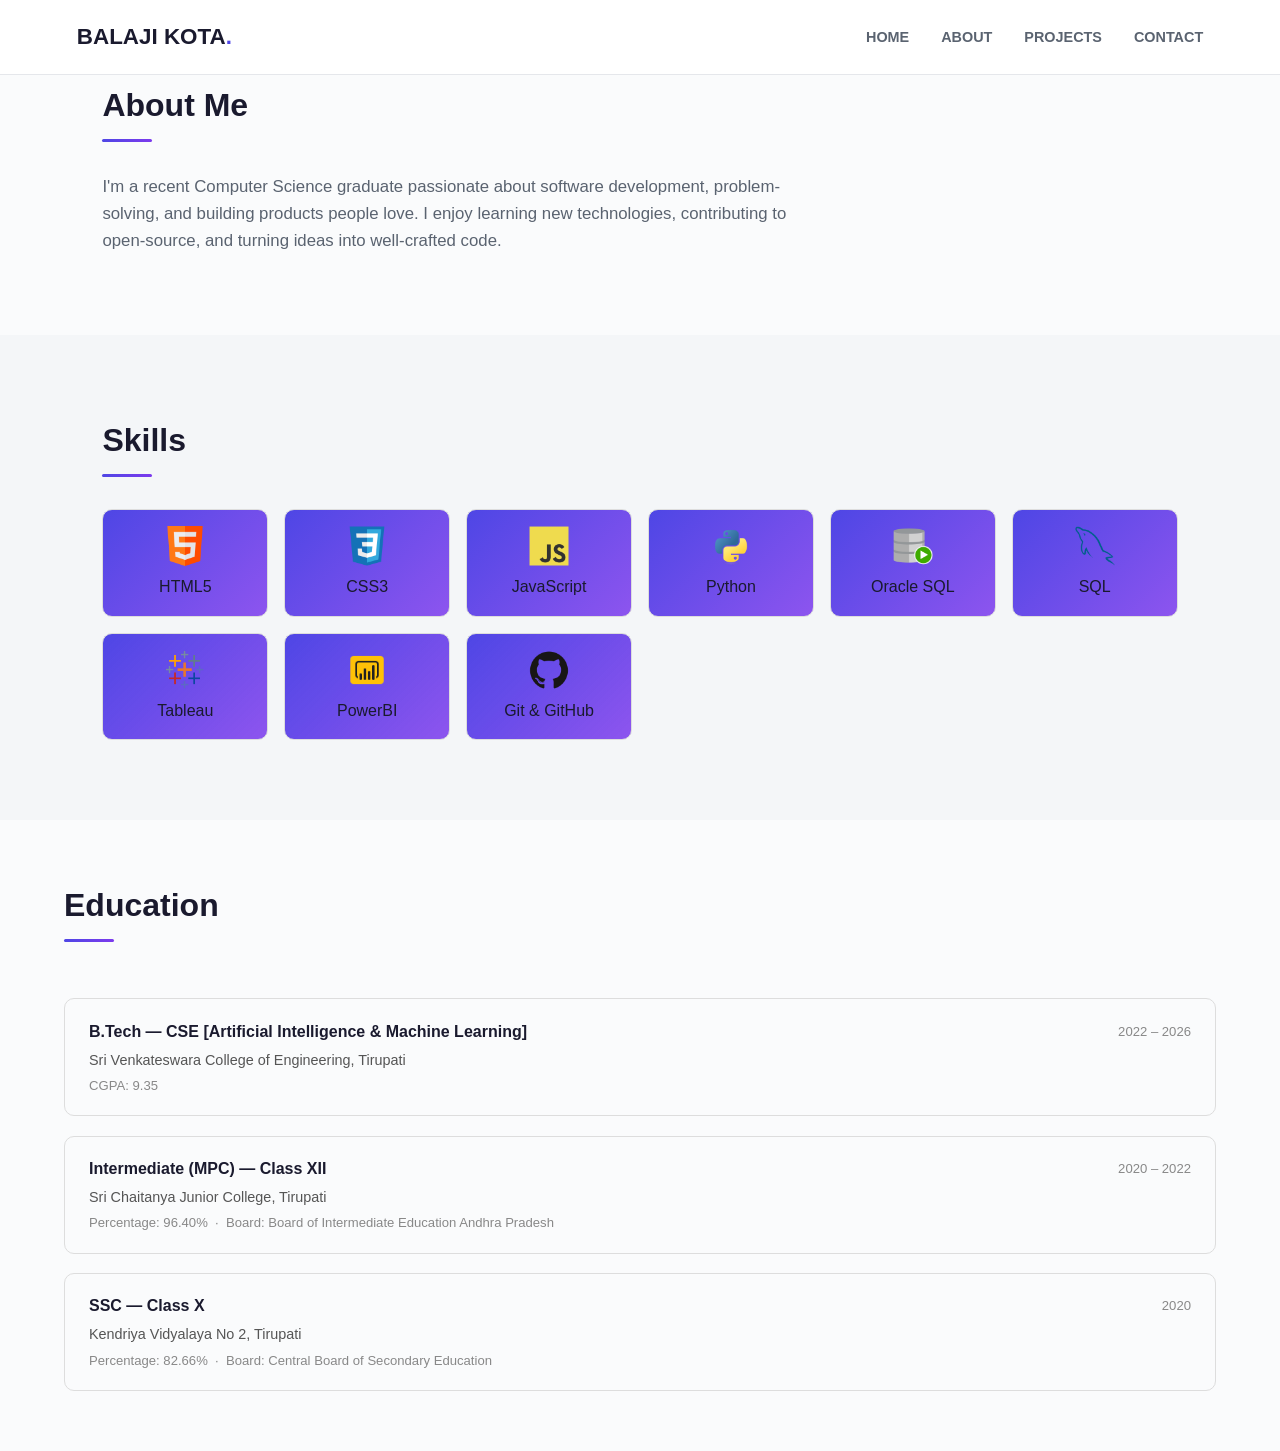
==== about.html @ e9636717 "portfolio" ====
<!DOCTYPE html>
<html lang="en">
<head>
    <meta charset="UTF-8">
    <meta name="viewport" content="width=device-width, initial-scale=1.0">
    <title>Document</title>
    <link rel="stylesheet" href="./style.css">
    <style>
        /* ── Skill Cards ── */
        
    </style>
</head>
<body>
    <!-- Header -->
    <header id="header">
        <div class="logo">BALAJI KOTA<span>.</span></div>
        <ul>
        <li><a href="./index.html">HOME</a></li>
        <li><a href="./about.html">ABOUT</a></li>
        <li><a href="./projects.html">PROJECTS</a></li>
        <li><a href="./contact.html">CONTACT</a></li>
        </ul>
    </header>

    <!--About-->
    <section id="about" class="section">
    <h2>About Me</h2>
    <p>
      I'm a recent Computer Science graduate passionate about software development,
      problem-solving, and building products people love. I enjoy learning new technologies,
      contributing to open-source, and turning ideas into well-crafted code.
    </p>
  </section>

    <!-- Skills -->
    <section id="skills" class="section section-alt">
        <h2>Skills</h2>
        <div class="skills">

            <div class="skill" title="HTML5">
                <img src="./Images/html.png" >
                <span>HTML5</span>
            </div>

            <div class="skill" title="CSS3">
                <img src="./Images/CSS3.png" >
                <span>CSS3</span>
            </div>

            <div class="skill" title="JavaScript">
                <img src="./Images/JavaScript.png" >
                <span>JavaScript</span>
            </div>

            <div class="skill" title="Python">
                <img src="./Images/Python.png" >
                <span>Python</span>
            </div>

            <div class="skill" title="Oracle SQL">
                <img src="./Images/SQL Developer.png" >
                <span>Oracle SQL</span>
            </div>

            <div class="skill" title="MySQL">
                <img src="./Images/MySQL.png" >
                <span>SQL</span>
            </div>

            <div class="skill" title="Tableau">
                <img src="./Images/icons8-tableau-software-96.png" >
                <span>Tableau</span>
            </div>

            <div class="skill" title="PowerBI">
                <img src="./Images/icons8-power-bi-96.png" >
                <span>PowerBI</span>
            </div>

            <div class="skill" title="Git & GitHub">
                <img src="./Images/GitHub.png" >
                <span>Git &amp; GitHub</span>
            </div>

        </div>
    </section>

    <!-- Education -->
    <section id="education" class="section">
        <h2>Education</h2>
        <div class="education-list">

            <div class="edu-card">
                <div class="edu-top">
                    <span class="edu-degree">B.Tech — CSE [Artificial Intelligence & Machine Learning]</span>
                    <span class="edu-year">2022 – 2026</span>
                </div>
                <div class="edu-institution">Sri Venkateswara College of Engineering, Tirupati</div>
                <div class="edu-detail">CGPA: 9.35 &nbsp;</div>
            </div>

            <div class="edu-card">
                <div class="edu-top">
                    <span class="edu-degree">Intermediate (MPC) — Class XII</span>
                    <span class="edu-year">2020 – 2022</span>
                </div>
                <div class="edu-institution">Sri Chaitanya Junior College, Tirupati</div>
                <div class="edu-detail">Percentage: 96.40% &nbsp;·&nbsp; Board: Board of Intermediate Education Andhra Pradesh</div>
            </div>

            <div class="edu-card">
                <div class="edu-top">
                    <span class="edu-degree">SSC — Class X</span>
                    <span class="edu-year">2020</span>
                </div>
                <div class="edu-institution">Kendriya Vidyalaya No 2, Tirupati</div>
                <div class="edu-detail">Percentage: 82.66% &nbsp;·&nbsp; Board: Central Board of Secondary Education</div>
            </div>

        </div>
    </section>

</body>
</html>
---- style.css ----
/* ===== Reset ===== */
* {
  margin: 0;
  padding: 0;
  box-sizing: border-box;
  font-family:'Gill Sans', 'Gill Sans MT', Calibri, 'Trebuchet MS', sans-serif;
}

html {
  scroll-behavior: smooth;
}

body {
  background: #fafbfc;
  color: #1a1a2e;
  line-height: 1.6;
}

a {
  text-decoration: none;
  color: inherit;
}

/* ===== Header ===== */
#header {
  width: 100%;
  background-color: rgba(255, 255, 255, 0.9);
  border-bottom: 1px solid #e5e7eb;
  padding: 1.2rem 6%;
  position: fixed;
  top: 0;
  z-index: 100;
  display: flex;
  justify-content: space-between;
  align-items: center;
  backdrop-filter: blur(10px);
}

#header .logo {
  font-size: 1.4rem;
  font-weight: bold;
  color: #1a1a2e;
}
#header .logo span {
  color: #4f46e5;
}

#header ul {
  display: flex;
  list-style: none;
  gap: 2rem;
}

#header a {
  color: #5a6370;
  font-weight: 600;
  font-size: 0.9rem;
  display: inline-block;
  transition: transform 0.3s ease; 
}

#header a:hover {
    transform: scale(1.1);
    color: #4f46e5;
}

/* ===== Hero ===== */
.hero {
  min-height: 100vh;
  display: flex;
  flex-direction: row;
  justify-content: space-between;
  align-items: center;
  padding: 0 8%;
  background: linear-gradient(135deg, #fafbfc, #eef2ff);
  gap: 2rem;
}

.hero-content {
  display: flex;
  flex-direction: column;
  align-items: flex-start;
  flex: 1;
}

.hero .eyebrow {
  color: #4f46e5;
  font-weight: 600;
  letter-spacing: 3px;
  font-size: 0.85rem;
  margin-bottom: 1rem;
}

.hero h1 {
  font-size: clamp(2.5rem, 7vw, 5rem);
  font-weight: 800;
  margin-bottom: 1rem;
  background: linear-gradient(135deg, #1a1a2e, #4f46e5);
  -webkit-background-clip: text;
  background-clip: text;
  color: transparent;
}

.hero .tagline {
  font-size: 1.1rem;
  color: #5a6370;
  margin-bottom: 2rem;
  max-width: 500px;
}

/* ===== Side-by-side buttons ===== */
.hero-buttons {
  display: flex;
  flex-direction: row;
  gap: 1rem;
  flex-wrap: wrap;
}

.btn {
  display: inline-block;
  padding: 0.9rem 2rem;
  background: linear-gradient(135deg, #4f46e5, #7c3aed);
  color: #fff;
  border-radius: 30px;
  font-weight: 600;
  transition: transform 0.3s, box-shadow 0.3s;
  box-shadow: 0 8px 20px rgba(79, 70, 229, 0.3);
  text-decoration: none;
}

.btn:hover {
  transform: translateY(-3px);
  box-shadow: 0 12px 26px rgba(79, 70, 229, 0.4);
}


/* ===== Image container ===== */
.hero-image {
  flex-shrink: 0;
  display: flex;
  align-items: center;
  justify-content: center;
}

.hero-image img {
  height: 350px;
  width: 350px;
  border-radius: 50%;
  object-fit: cover;
  border: 4px solid #4f46e5;
  box-shadow: 0 0 20px 10px #4f46e5;
}


/* ===== Sections ===== */
.section {
  padding: 5rem 8%;
}
.section-alt {
  background: #f4f6f8;
}

.section h2 {
  font-size: 2rem;
  margin-bottom: 2rem;
  position: relative;
  display: inline-block;
}
.section h2::after {
  content: '';
  display: block;
  width: 50px;
  height: 3px;
  background: linear-gradient(90deg, #4f46e5, #7c3aed);
  margin-top: 0.5rem;
  border-radius: 2px;
}

.section p {
  color: #5a6370;
  max-width: 700px;
  font-size: 1.05rem;
}

/* ===== Skills ===== */
.skills {
  display: flex;
  flex-wrap: wrap;
  gap: 1rem;
}
  
.skill {
  background: linear-gradient(135deg, #4e46e5, #7c3aeddb);
  display: flex;
  flex-direction: column;
  align-items: center;
  gap: 0.5rem;
  padding: 1rem;
  border: 1px solid #ddd;
  border-radius: 10px;
  min-width: 90px;
  text-align: center;
  transition: transform 0.2s, box-shadow 0.2s;}
.skill:hover {
  transform: translateY(-4px);
  box-shadow: 0 6px 18px rgba(0,0,0,0.12);}
.skill img {
   width: 40px;
  height: 40px;
  object-fit: contain;
}

/* ── Education Section ── */
#education {
  padding: 60px 5%;
}

.education-list {
  display: flex;
  flex-direction: column;
  gap: 1.2rem;
  margin-top: 1.5rem;
}

.edu-card {
  border: 1px solid #ddd;
  border-radius: 10px;
  padding: 1.2rem 1.5rem;
  transition: transform 0.2s, box-shadow 0.2s;
}

.edu-card:hover {
  transform: translateY(-4px);
  box-shadow: 0 4px 16px rgba(0,0,0,0.1);
}

.edu-top {
  display: flex;
  justify-content: space-between;
  align-items: center;
  flex-wrap: wrap;
  gap: 0.4rem;
  margin-bottom: 0.3rem;
}

.edu-degree {
  font-weight: 700;
  font-size: 1rem;
}

.edu-year {
  font-size: 0.82rem;
  color: #888;
}

.edu-institution {
  font-size: 0.9rem;
  color: #555;
  margin-bottom: 0.2rem;
}

.edu-detail {
  font-size: 0.82rem;
  color: #888;
}
.skills {
  display: grid;
  grid-template-columns: repeat(auto-fill, minmax(140px, 1fr));
  gap: 1rem;
}

.projects {
  display: grid;
  grid-template-columns: repeat(auto-fit, minmax(260px, 1fr));
  gap: 1.5rem;
} 

/* Projects Section */

.project {
  background: #fff;
  padding: 1.75rem;
  border-radius: 14px;
  border: 1px solid #e5e7eb;
  box-shadow: 0 8px 20px rgba(0, 0, 0, 0.05);
  transition: transform 0.3s, border-color 0.3s;
}
.project:hover {
  transform: translateY(-6px);
  border-color: #4f46e5;
}

.project h3 {
  font-size: 1.2rem;
  margin-bottom: 0.5rem;
}

.project p {
  color: #5a6370;
  margin-bottom: 1rem;
}

.tech {
  display: flex;
  flex-wrap: wrap;
  gap: 1rem;
}
.tech span {
  font-size: 0.75rem;
  padding: 0.3rem 0.7rem;
  background: rgba(79, 70, 229, 0.1);
  color: #4f46e5;
  border-radius: 20px;
  font-weight: 600;
}

/* ===== Contact ===== */
.contact-list {
  list-style: none;
  display: grid;
  gap: 0.8rem;
  font-size: 1.05rem;
}
.contact-list strong {
  color: #1a1a2e;
  margin-right: 0.5rem;
}
.contact-list a {
  color: #5a6370;
  transition: color 0.3s;
}
.contact-list a:hover {
  color: #4f46e5;
}

/* ===== Footer ===== */
.footer {
  background: #fff;
  border-top: 1px solid #e5e7eb;
  text-align: center;
  padding: 1.5rem;
}
.footer h4 {
  color: #5a6370;
  font-weight: 400;
  font-size: 0.9rem;
}

/* ===== Responsive ===== */
@media (max-width: 700px) {
  #header {
    flex-direction: column;
    gap: 0.75rem;
    padding: 1rem;
  }
  #header ul {
    gap: 1rem;
    flex-wrap: wrap;
    justify-content: center;
  }
  .hero {
    padding: 7rem 6% 4rem;
    align-items: center;
    text-align: center;
  }
  .section {
    padding: 4rem 6%;
  }
}
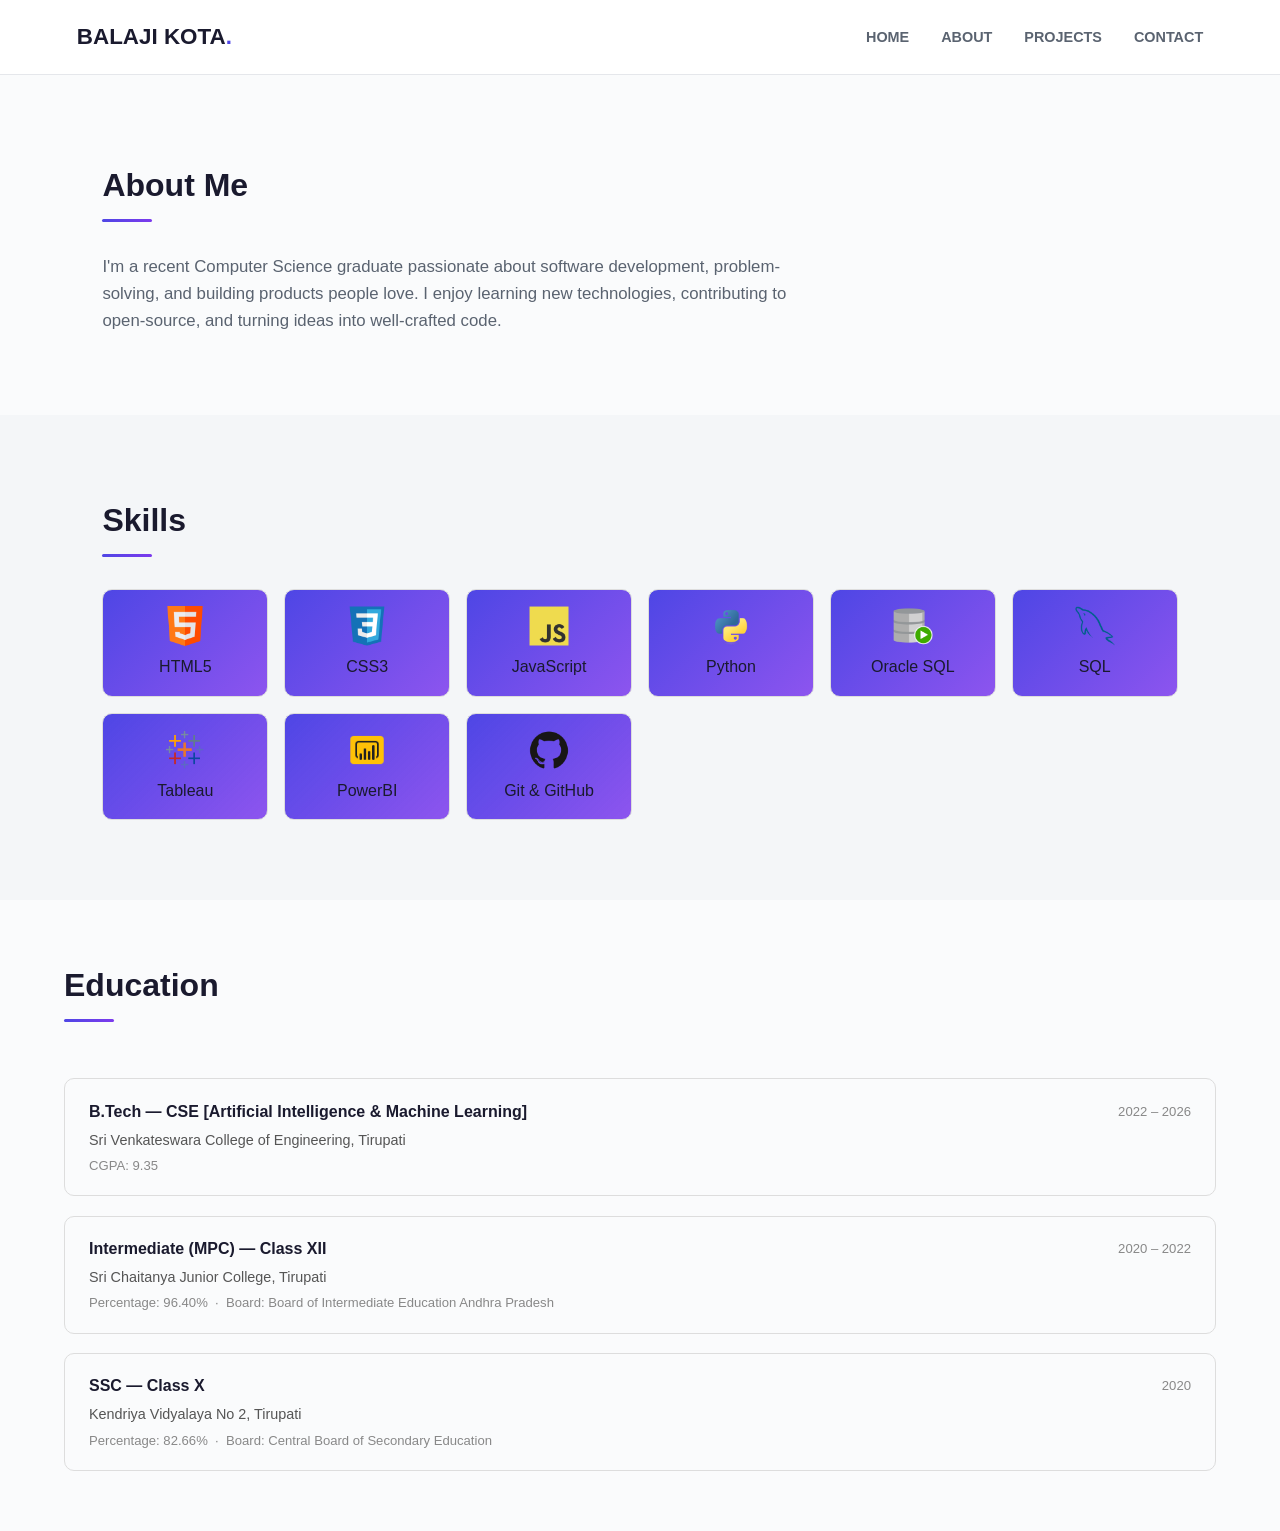
==== commit c0ca0a37: "v1" ====
--- a/about.html
+++ b/about.html
@@ -3,7 +3,7 @@
 <head>
     <meta charset="UTF-8">
     <meta name="viewport" content="width=device-width, initial-scale=1.0">
-    <title>Document</title>
+    <title>BALAJI KOTA — Portfolio</title>
     <link rel="stylesheet" href="./style.css">
     <style>
         /* ── Skill Cards ── */
--- a/style.css
+++ b/style.css
@@ -11,6 +11,7 @@
 }
 
 body {
+  padding-top: 80px ;
   background: #fafbfc;
   color: #1a1a2e;
   line-height: 1.6;
@@ -143,8 +144,9 @@
 }
 
 .hero-image img {
-  height: 350px;
-  width: 350px;
+  height: auto;
+  width: 100%;
+  max-width: 280px;
   border-radius: 50%;
   object-fit: cover;
   border: 4px solid #4f46e5;
@@ -352,16 +354,22 @@
     flex-direction: column;
     gap: 0.75rem;
     padding: 1rem;
+    align-items: center;
+    text-align: center;
   }
   #header ul {
     gap: 1rem;
     flex-wrap: wrap;
     justify-content: center;
   }
-  .hero {
-    padding: 7rem 6% 4rem;
+   .hero {
+    flex-direction: column;
+    padding: 7rem 6% 3rem;
+    text-align: center;
+  }
+
+  .hero-content {
     align-items: center;
-    text-align: center;
   }
   .section {
     padding: 4rem 6%;
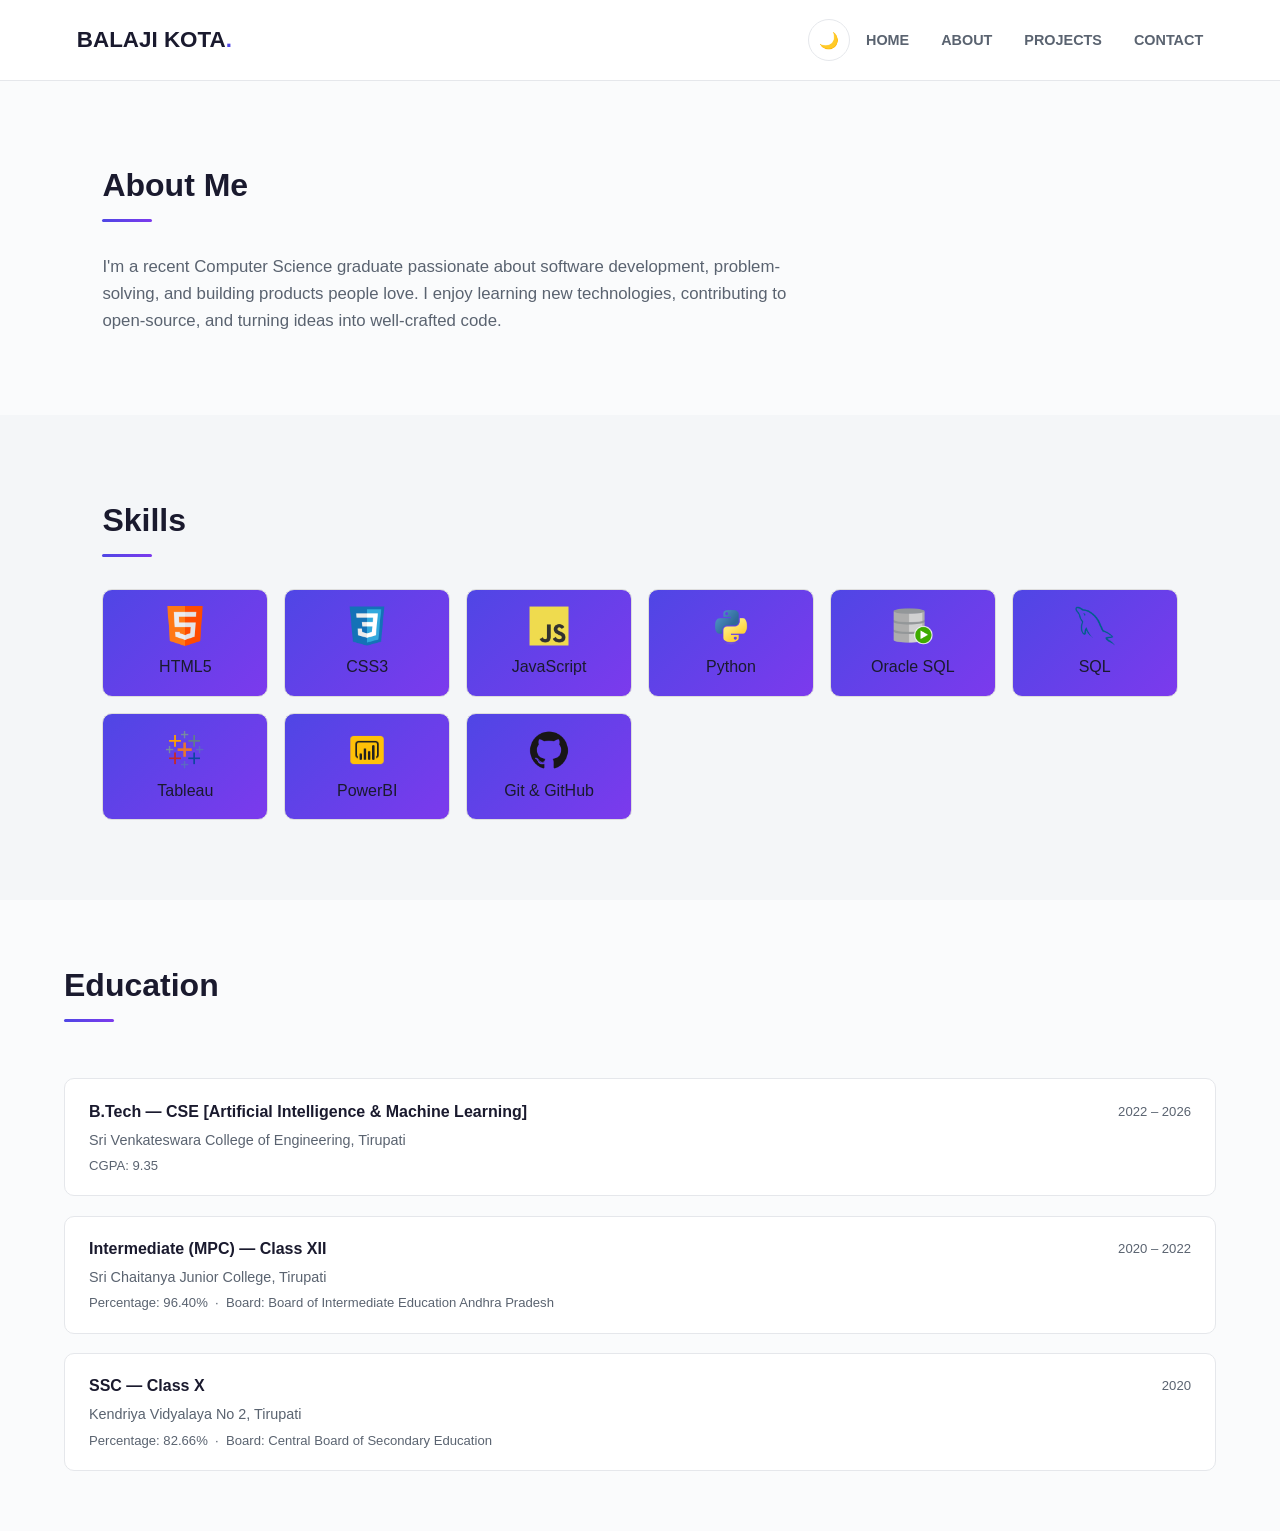
==== commit ce59db54: "Included Dark & light Mode" ====
--- a/about.html
+++ b/about.html
@@ -14,12 +14,17 @@
     <!-- Header -->
     <header id="header">
         <div class="logo">BALAJI KOTA<span>.</span></div>
-        <ul>
-        <li><a href="./index.html">HOME</a></li>
-        <li><a href="./about.html">ABOUT</a></li>
-        <li><a href="./projects.html">PROJECTS</a></li>
-        <li><a href="./contact.html">CONTACT</a></li>
-        </ul>
+        <div class="header-actions">
+            <button class="theme-toggle" id="theme-toggle" type="button" aria-label="Switch to dark mode">
+                <span class="theme-icon">🌙</span>
+            </button>
+            <ul>
+                <li><a href="./index.html">HOME</a></li>
+                <li><a href="./about.html">ABOUT</a></li>
+                <li><a href="./projects.html">PROJECTS</a></li>
+                <li><a href="./contact.html">CONTACT</a></li>
+            </ul>
+        </div>
     </header>
 
     <!--About-->
@@ -120,5 +125,35 @@
         </div>
     </section>
 
+<script>
+  (function () {
+    const storedTheme = localStorage.getItem('theme');
+    const prefersDark = window.matchMedia('(prefers-color-scheme: dark)').matches;
+    const theme = storedTheme || (prefersDark ? 'dark' : 'light');
+    document.documentElement.setAttribute('data-theme', theme);
+  })();
+
+  const toggleButton = document.getElementById('theme-toggle');
+  const themeIcon = toggleButton?.querySelector('.theme-icon');
+
+  function applyTheme(theme) {
+    document.documentElement.setAttribute('data-theme', theme);
+    localStorage.setItem('theme', theme);
+    if (themeIcon) {
+      themeIcon.textContent = theme === 'dark' ? '☀️' : '🌙';
+    }
+    if (toggleButton) {
+      toggleButton.setAttribute('aria-label', theme === 'dark' ? 'Switch to light mode' : 'Switch to dark mode');
+    }
+  }
+
+  const initialTheme = document.documentElement.getAttribute('data-theme') || 'light';
+  applyTheme(initialTheme);
+
+  toggleButton?.addEventListener('click', () => {
+    const currentTheme = document.documentElement.getAttribute('data-theme') === 'dark' ? 'light' : 'dark';
+    applyTheme(currentTheme);
+  });
+</script>
 </body>
 </html>
--- a/style.css
+++ b/style.css
@@ -6,15 +6,52 @@
   font-family:'Gill Sans', 'Gill Sans MT', Calibri, 'Trebuchet MS', sans-serif;
 }
 
+:root {
+  --bg: #fafbfc;
+  --surface: #ffffff;
+  --surface-alt: #f4f6f8;
+  --text: #1a1a2e;
+  --muted: #5a6370;
+  --border: #e5e7eb;
+  --accent: #4f46e5;
+  --accent-2: #7c3aed;
+  --hero-bg: linear-gradient(135deg, #fafbfc, #eef2ff);
+  --hero-text: #5a6370;
+  --header-bg: rgba(255, 255, 255, 0.9);
+  --card-bg: #ffffff;
+  --card-shadow: rgba(0, 0, 0, 0.05);
+  --btn-shadow: rgba(79, 70, 229, 0.3);
+  --btn-shadow-hover: rgba(79, 70, 229, 0.4);
+}
+
+:root[data-theme="dark"] {
+  --bg: #0f172a;
+  --surface: #111827;
+  --surface-alt: #1f2937;
+  --text: #f3f4f6;
+  --muted: #cbd5e1;
+  --border: #334155;
+  --accent: #8b5cf6;
+  --accent-2: #60a5fa;
+  --hero-bg: linear-gradient(135deg, #0f172a, #1e293b);
+  --hero-text: #cbd5e1;
+  --header-bg: rgba(15, 23, 42, 0.9);
+  --card-bg: #111827;
+  --card-shadow: rgba(2, 8, 23, 0.35);
+  --btn-shadow: rgba(96, 165, 250, 0.25);
+  --btn-shadow-hover: rgba(96, 165, 250, 0.35);
+}
+
 html {
   scroll-behavior: smooth;
 }
 
 body {
-  padding-top: 80px ;
-  background: #fafbfc;
-  color: #1a1a2e;
+  padding-top: 80px;
+  background: var(--bg);
+  color: var(--text);
   line-height: 1.6;
+  transition: background 0.3s ease, color 0.3s ease;
 }
 
 a {
@@ -23,10 +60,38 @@
 }
 
 /* ===== Header ===== */
+.header-actions {
+  display: flex;
+  align-items: center;
+  gap: 1rem;
+}
+
+.theme-toggle {
+  border: 1px solid var(--border);
+  background: var(--surface);
+  color: var(--text);
+  width: 42px;
+  height: 42px;
+  border-radius: 50%;
+  display: grid;
+  place-items: center;
+  cursor: pointer;
+  transition: transform 0.3s ease, border-color 0.3s ease, background 0.3s ease;
+}
+
+.theme-toggle:hover {
+  transform: translateY(-2px);
+  border-color: var(--accent);
+}
+
+.theme-toggle .theme-icon {
+  font-size: 1rem;
+}
+
 #header {
   width: 100%;
-  background-color: rgba(255, 255, 255, 0.9);
-  border-bottom: 1px solid #e5e7eb;
+  background-color: var(--header-bg);
+  border-bottom: 1px solid var(--border);
   padding: 1.2rem 6%;
   position: fixed;
   top: 0;
@@ -40,10 +105,10 @@
 #header .logo {
   font-size: 1.4rem;
   font-weight: bold;
-  color: #1a1a2e;
+  color: var(--text);
 }
 #header .logo span {
-  color: #4f46e5;
+  color: var(--accent);
 }
 
 #header ul {
@@ -53,7 +118,7 @@
 }
 
 #header a {
-  color: #5a6370;
+  color: var(--muted);
   font-weight: 600;
   font-size: 0.9rem;
   display: inline-block;
@@ -62,7 +127,7 @@
 
 #header a:hover {
     transform: scale(1.1);
-    color: #4f46e5;
+    color: var(--accent);
 }
 
 /* ===== Hero ===== */
@@ -73,7 +138,7 @@
   justify-content: space-between;
   align-items: center;
   padding: 0 8%;
-  background: linear-gradient(135deg, #fafbfc, #eef2ff);
+  background: var(--hero-bg);
   gap: 2rem;
 }
 
@@ -102,9 +167,16 @@
   color: transparent;
 }
 
+:root[data-theme="dark"] .hero h1 {
+  background: linear-gradient(135deg, #ffffff, #8b5cf6 60%, #38bdf8);
+  -webkit-background-clip: text;
+  background-clip: text;
+  color: transparent;
+}
+
 .hero .tagline {
   font-size: 1.1rem;
-  color: #5a6370;
+  color: var(--hero-text);
   margin-bottom: 2rem;
   max-width: 500px;
 }
@@ -120,18 +192,18 @@
 .btn {
   display: inline-block;
   padding: 0.9rem 2rem;
-  background: linear-gradient(135deg, #4f46e5, #7c3aed);
+  background: linear-gradient(135deg, var(--accent), var(--accent-2));
   color: #fff;
   border-radius: 30px;
   font-weight: 600;
   transition: transform 0.3s, box-shadow 0.3s;
-  box-shadow: 0 8px 20px rgba(79, 70, 229, 0.3);
+  box-shadow: 0 8px 20px var(--btn-shadow);
   text-decoration: none;
 }
 
 .btn:hover {
   transform: translateY(-3px);
-  box-shadow: 0 12px 26px rgba(79, 70, 229, 0.4);
+  box-shadow: 0 12px 26px var(--btn-shadow-hover);
 }
 
 
@@ -149,8 +221,8 @@
   max-width: 280px;
   border-radius: 50%;
   object-fit: cover;
-  border: 4px solid #4f46e5;
-  box-shadow: 0 0 20px 10px #4f46e5;
+  border: 4px solid var(--accent);
+  box-shadow: 0 0 20px 10px var(--accent);
 }
 
 
@@ -159,7 +231,7 @@
   padding: 5rem 8%;
 }
 .section-alt {
-  background: #f4f6f8;
+  background: var(--surface-alt);
 }
 
 .section h2 {
@@ -179,7 +251,7 @@
 }
 
 .section p {
-  color: #5a6370;
+  color: var(--muted);
   max-width: 700px;
   font-size: 1.05rem;
 }
@@ -192,7 +264,7 @@
 }
   
 .skill {
-  background: linear-gradient(135deg, #4e46e5, #7c3aeddb);
+  background: linear-gradient(135deg, var(--accent), var(--accent-2));
   display: flex;
   flex-direction: column;
   align-items: center;
@@ -225,7 +297,8 @@
 }
 
 .edu-card {
-  border: 1px solid #ddd;
+  border: 1px solid var(--border);
+  background: var(--surface);
   border-radius: 10px;
   padding: 1.2rem 1.5rem;
   transition: transform 0.2s, box-shadow 0.2s;
@@ -252,18 +325,18 @@
 
 .edu-year {
   font-size: 0.82rem;
-  color: #888;
+  color: var(--muted);
 }
 
 .edu-institution {
   font-size: 0.9rem;
-  color: #555;
+  color: var(--muted);
   margin-bottom: 0.2rem;
 }
 
 .edu-detail {
   font-size: 0.82rem;
-  color: #888;
+  color: var(--muted);
 }
 .skills {
   display: grid;
@@ -280,16 +353,16 @@
 /* Projects Section */
 
 .project {
-  background: #fff;
+  background: var(--card-bg);
   padding: 1.75rem;
   border-radius: 14px;
-  border: 1px solid #e5e7eb;
-  box-shadow: 0 8px 20px rgba(0, 0, 0, 0.05);
+  border: 1px solid var(--border);
+  box-shadow: 0 8px 20px var(--card-shadow);
   transition: transform 0.3s, border-color 0.3s;
 }
 .project:hover {
   transform: translateY(-6px);
-  border-color: #4f46e5;
+  border-color: var(--accent);
 }
 
 .project h3 {
@@ -298,7 +371,7 @@
 }
 
 .project p {
-  color: #5a6370;
+  color: var(--muted);
   margin-bottom: 1rem;
 }
 
@@ -311,7 +384,7 @@
   font-size: 0.75rem;
   padding: 0.3rem 0.7rem;
   background: rgba(79, 70, 229, 0.1);
-  color: #4f46e5;
+  color: var(--accent);
   border-radius: 20px;
   font-weight: 600;
 }
@@ -324,26 +397,26 @@
   font-size: 1.05rem;
 }
 .contact-list strong {
-  color: #1a1a2e;
+  color: var(--text);
   margin-right: 0.5rem;
 }
 .contact-list a {
-  color: #5a6370;
+  color: var(--muted);
   transition: color 0.3s;
 }
 .contact-list a:hover {
-  color: #4f46e5;
+  color: var(--accent);
 }
 
 /* ===== Footer ===== */
 .footer {
-  background: #fff;
-  border-top: 1px solid #e5e7eb;
+  background: var(--surface);
+  border-top: 1px solid var(--border);
   text-align: center;
   padding: 1.5rem;
 }
 .footer h4 {
-  color: #5a6370;
+  color: var(--muted);
   font-weight: 400;
   font-size: 0.9rem;
 }
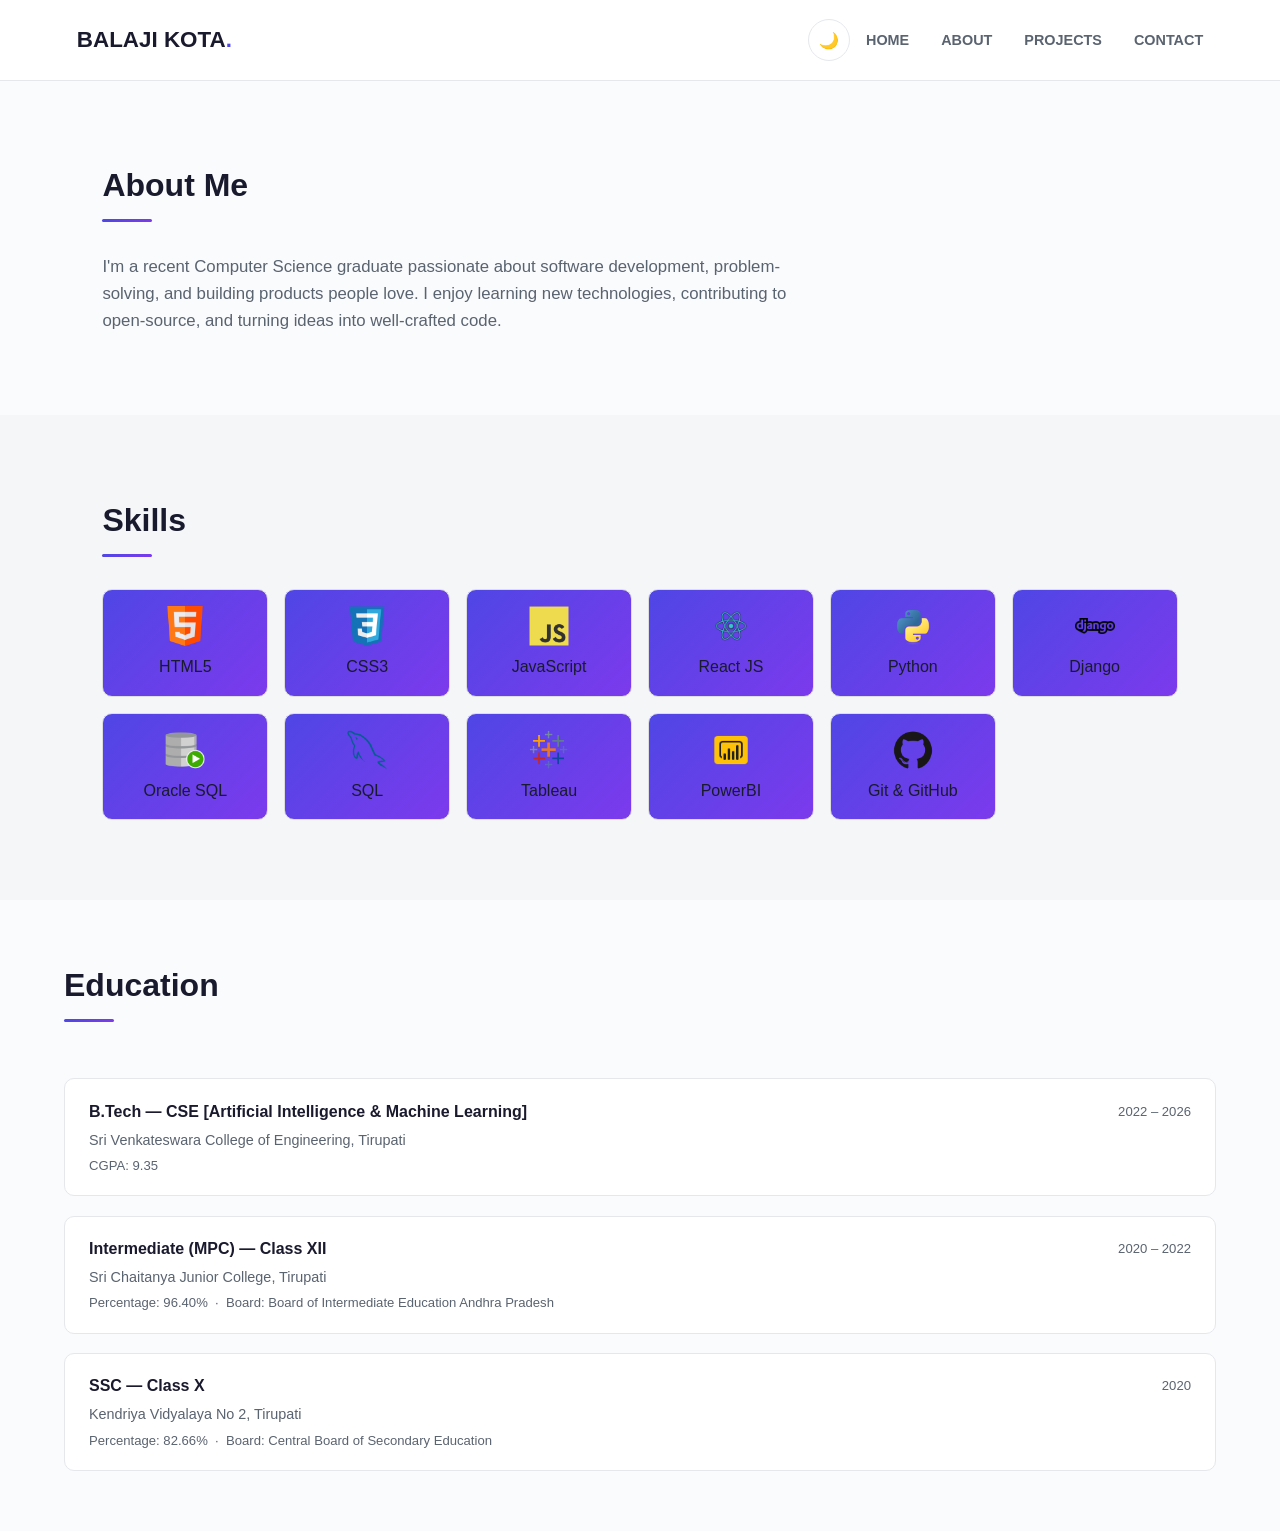
==== commit d60845a3: "added skills" ====
--- a/about.html
+++ b/about.html
@@ -57,9 +57,19 @@
                 <span>JavaScript</span>
             </div>
 
+            <div class="skill" title="React JS">
+                <img src="./Images/icons8-react-100.png" >
+                <span>React JS</span>
+            </div>
+
             <div class="skill" title="Python">
                 <img src="./Images/Python.png" >
                 <span>Python</span>
+            </div>
+
+            <div class="skill" title="Django">
+                <img src="./Images/icons8-django-100.png" >
+                <span>Django</span>
             </div>
 
             <div class="skill" title="Oracle SQL">
